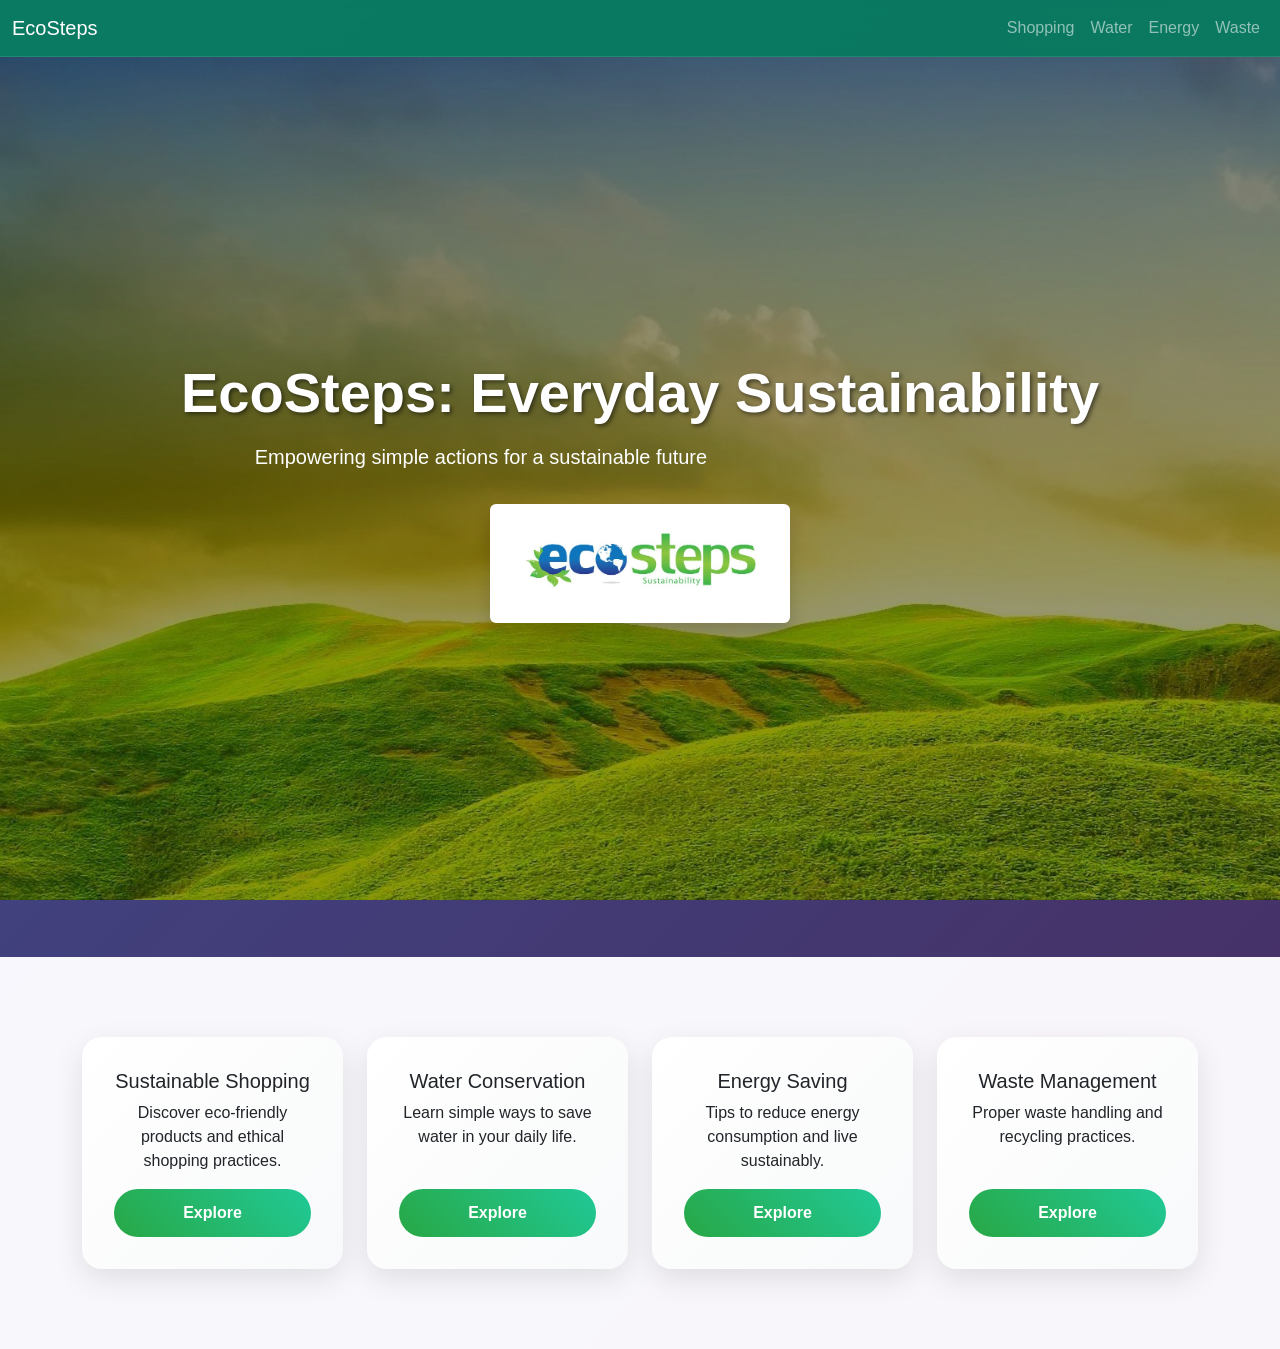
==== EcoSteps.html @ 2a05fef1 "first commit" ====
<!DOCTYPE html>
<html lang="en">
<head>
    <meta charset="UTF-8">
    <meta name="viewport" >
     <link href="https://cdn.jsdelivr.net/npm/bootstrap@5.3.0/dist/css/bootstrap.min.css" rel="stylesheet" />
    <title>EcoSteps</title>

  <style>
    body {
      font-family: 'Poppins', sans-serif;
      background: linear-gradient(135deg, #667eea 0%, #764ba2 100%);
      color: #fff;
      margin: 0;
      overflow-x: hidden;
    }

    .hero {
      min-height: 100vh;
      display: flex;
      flex-direction: column;
      justify-content: center;
      align-items: center;
      text-align: center;
      position: relative;
      background: url('image/first_page_background.png') no-repeat center center fixed;
      background-size: cover;
      background-attachment: fixed;
    }

    .hero::before {
      content: '';
      position: absolute;
      top: 0;
      left: 0;
      right: 0;
      bottom: 0;
      background: rgba(0, 0, 0, 0.4);
      z-index: 1;
    }

    .hero-content {
      z-index: 2;
      animation: fadeInUp 1s ease-out;
    }

    @keyframes fadeInUp {
      from {
        opacity: 0;
        transform: translateY(30px);
      }
      to {
        opacity: 1;
        transform: translateY(0);
      }
    }

    h1 {
      font-size: 3.5rem;
      font-weight: 700;
      margin-bottom: 1rem;
      text-shadow: 2px 2px 4px rgba(0,0,0,0.5);
    }

    .lead {
      font-size: 1.25rem;
      margin-bottom: 2rem;
      max-width: 600px;
    }

    .logo-container {
      margin-bottom: 2rem;
      animation: bounceIn 1.5s ease-out;
    }

    @keyframes bounceIn {
      0% {
        opacity: 0;
        transform: scale(0.3);
      }
      50% {
        opacity: 1;
        transform: scale(1.05);
      }
      70% {
        transform: scale(0.9);
      }
      100% {
        opacity: 1;
        transform: scale(1);
      }
    }

    .navbar {
      background: rgba(0, 123, 85, 0.9) !important;
      backdrop-filter: blur(10px);
      border-bottom: 1px solid rgba(255,255,255,0.1);
    }

    .card-section {
      padding: 5rem 0;
      background: rgba(255,255,255,0.95);
      color: #333;
    }

    .card {
      border: none;
      border-radius: 20px;
      box-shadow: 0 10px 30px rgba(0,0,0,0.1);
      transition: all 0.3s ease;
      overflow: hidden;
      background: linear-gradient(135deg, #fff 0%, #f8f9fa 100%);
    }

    .card:hover {
      transform: translateY(-10px);
      box-shadow: 0 20px 40px rgba(0,0,0,0.2);
    }

    .card-body {
      padding: 2rem;
    }

    .btn-success {
      background: linear-gradient(45deg, #28a745, #20c997);
      border: none;
      border-radius: 25px;
      padding: 0.75rem 2rem;
      font-weight: 600;
      transition: all 0.3s ease;
    }

    .btn-success:hover {
      transform: scale(1.05);
      box-shadow: 0 5px 15px rgba(40, 167, 69, 0.4);
    }

    @media (max-width: 768px) {
      h1 {
        font-size: 2.5rem;
      }
      .lead {
        font-size: 1rem;
      }
      .card-body {
        padding: 1.5rem;
      }
    }
  </style>
</head>
<body>
  <nav class="navbar navbar-expand-lg navbar-dark bg-success">
    <div class="container-fluid">
      <a class="navbar-brand" href="#">EcoSteps</a>
      <button class="navbar-toggler" type="button" data-bs-toggle="collapse" data-bs-target="#navbarNav"
        aria-controls="navbarNav" aria-expanded="false" aria-label="Toggle navigation">
        <span class="navbar-toggler-icon"></span>
      </button>
      <div class="collapse navbar-collapse" id="navbarNav">
        <ul class="navbar-nav ms-auto">
          <li class="nav-item"><a class="nav-link" href="shopping.html">Shopping</a></li>
          <li class="nav-item"><a class="nav-link" href="water.html">Water</a></li>
          <li class="nav-item"><a class="nav-link" href="energy.html">Energy</a></li>
          <li class="nav-item"><a class="nav-link" href="waste/abhina_page4.html">Waste</a></li>
        </ul>
      </div>
    </div>
  </nav>

  <section class="hero">
    <div class="hero-content">
      <h1>EcoSteps: Everyday Sustainability</h1>
      <p class="lead">Empowering simple actions for a sustainable future</p>
      <div class="logo-container">
        <img src="image/echosteps.png" class="img-fluid rounded shadow" alt="EcoSteps Logo" style="max-width: 300px;">
      </div>
    </div>
  </section>

  <section class="card-section">
    <div class="container">
      <div class="row row-cols-1 row-cols-md-2 row-cols-lg-4 g-4">
        <div class="col">
          <div class="card h-100">
            <div class="card-body d-flex flex-column justify-content-center text-center">
              <h5 class="card-title">Sustainable Shopping</h5>
              <p class="card-text">Discover eco-friendly products and ethical shopping practices.</p>
              <a href="shopping.html" class="btn btn-success mt-auto">Explore</a>
            </div>
          </div>
        </div>
        <div class="col">
          <div class="card h-100">
            <div class="card-body d-flex flex-column justify-content-center text-center">
              <h5 class="card-title">Water Conservation</h5>
              <p class="card-text">Learn simple ways to save water in your daily life.</p>
              <a href="water.html" class="btn btn-success mt-auto">Explore</a>
            </div>
          </div>
        </div>
        <div class="col">
          <div class="card h-100">
            <div class="card-body d-flex flex-column justify-content-center text-center">
              <h5 class="card-title">Energy Saving</h5>
              <p class="card-text">Tips to reduce energy consumption and live sustainably.</p>
              <a href="energy.html" class="btn btn-success mt-auto">Explore</a>
            </div>
          </div>
        </div>
        <div class="col">
          <div class="card h-100">
            <div class="card-body d-flex flex-column justify-content-center text-center">
              <h5 class="card-title">Waste Management</h5>
              <p class="card-text">Proper waste handling and recycling practices.</p>
              <a href="waste/abhina_page4.html" class="btn btn-success mt-auto">Explore</a>
            </div>
          </div>
        </div>
      </div>
    </div>
  </section>
    <script src="https://cdn.jsdelivr.net/npm/bootstrap@5.3.0/dist/js/bootstrap.bundle.min.js"></script>
</body>
</html>
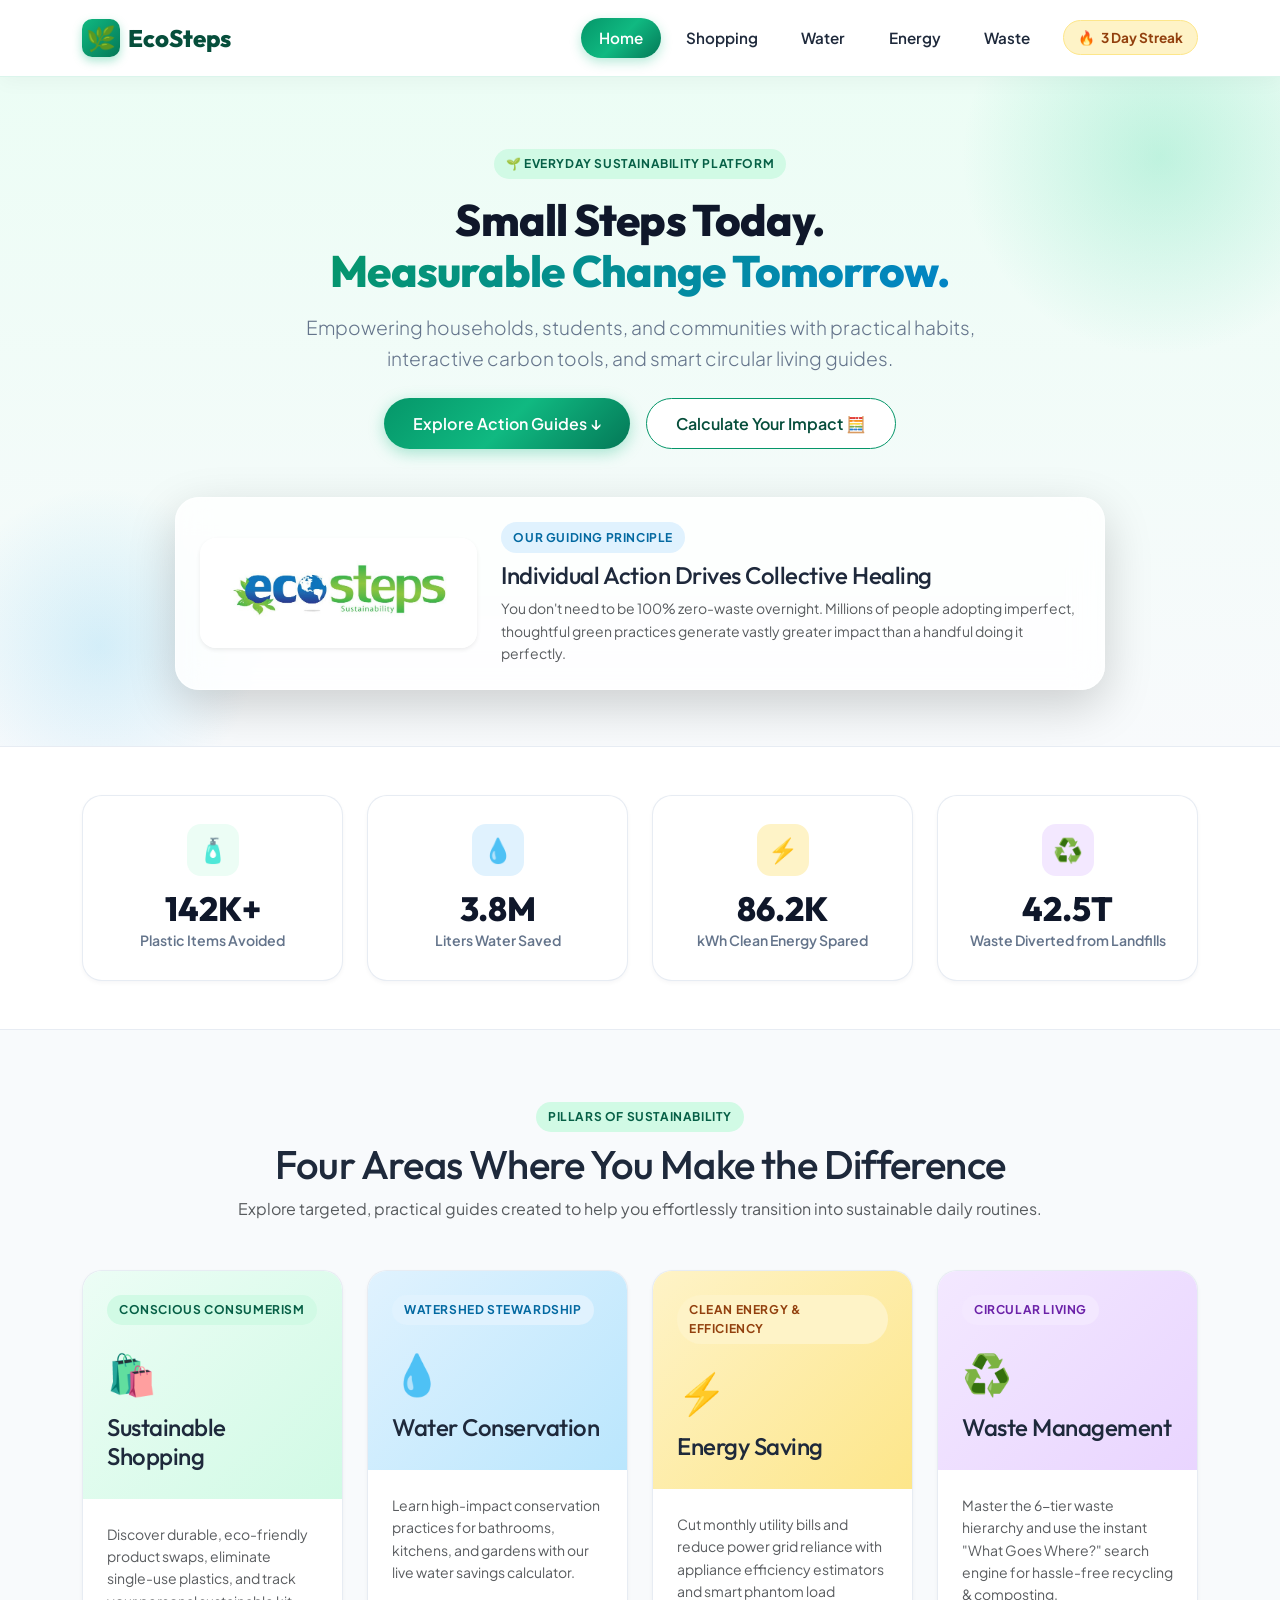
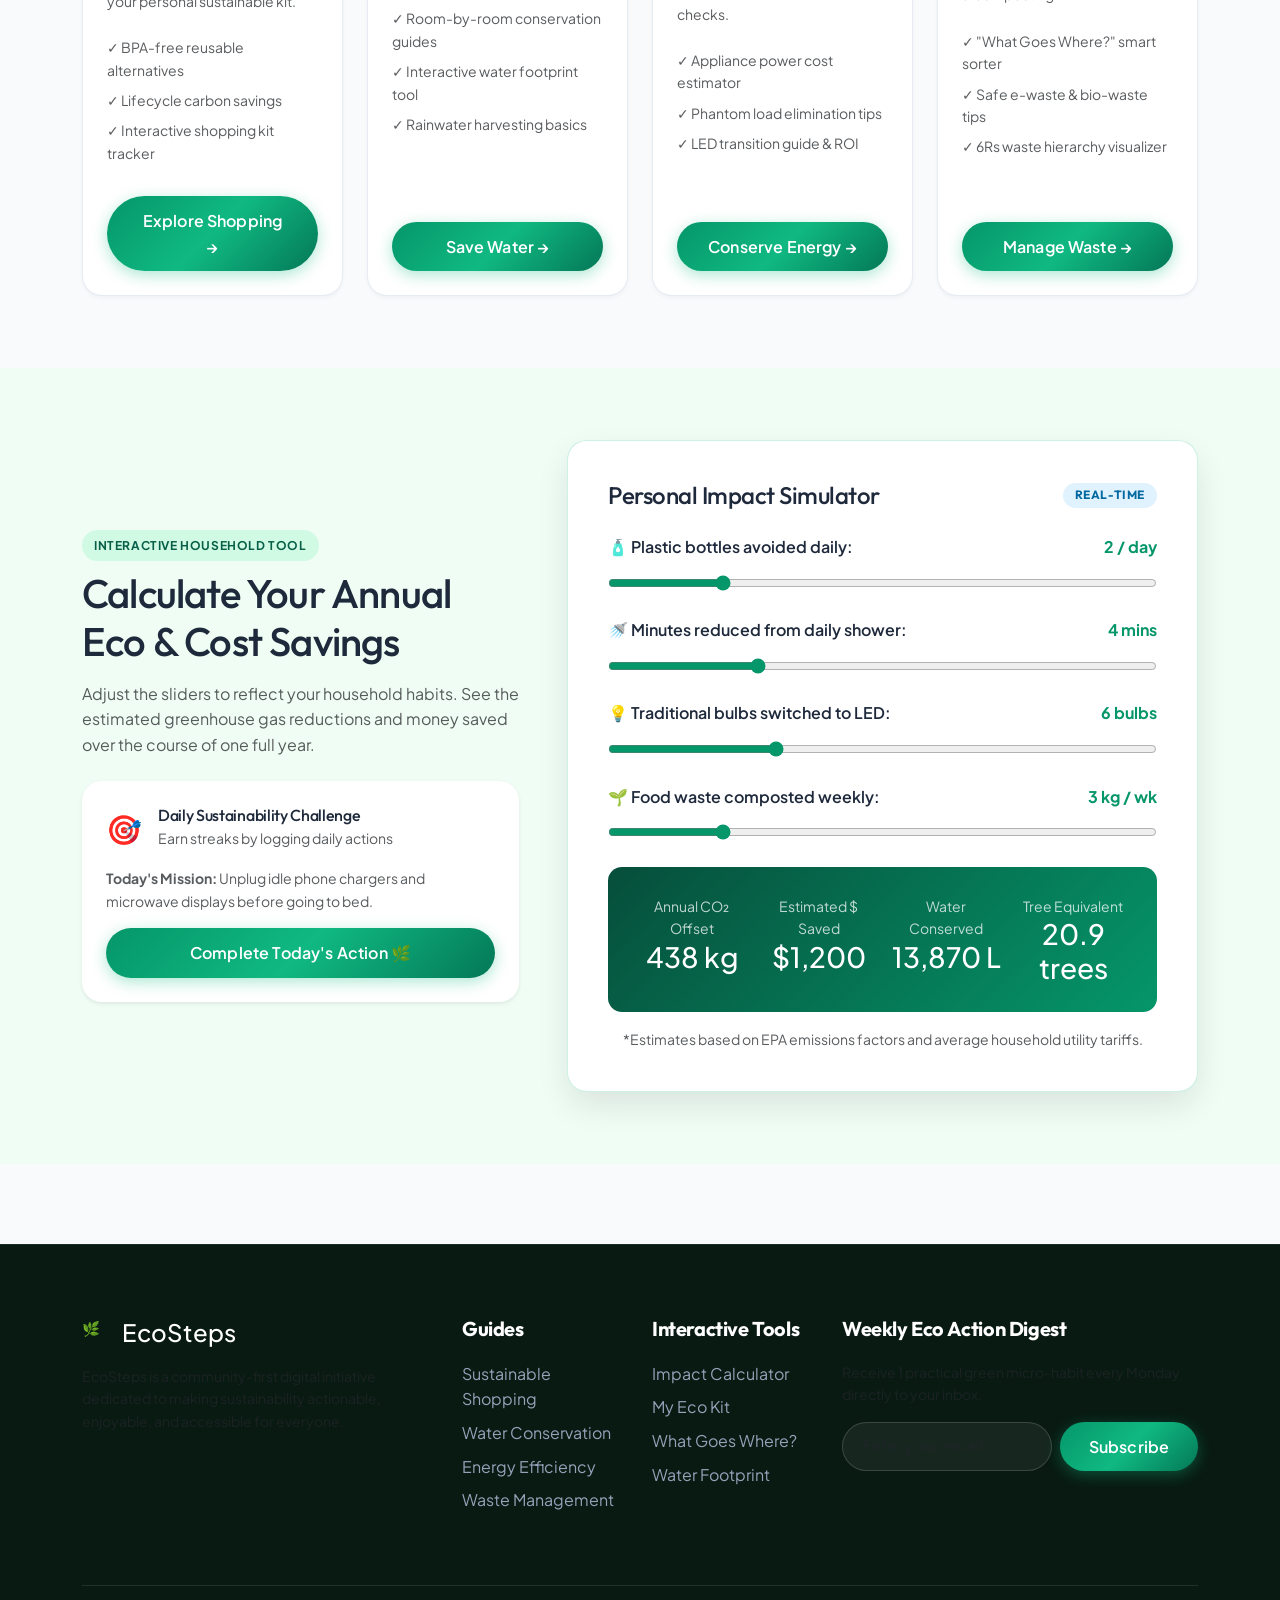
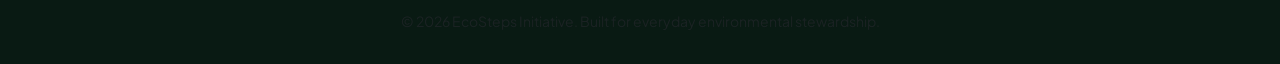
==== commit 9235473e: "f" ====
--- a/EcoSteps.html
+++ b/EcoSteps.html
@@ -1,224 +1,389 @@
 <!DOCTYPE html>
 <html lang="en">
 <head>
-    <meta charset="UTF-8">
-    <meta name="viewport" >
-     <link href="https://cdn.jsdelivr.net/npm/bootstrap@5.3.0/dist/css/bootstrap.min.css" rel="stylesheet" />
-    <title>EcoSteps</title>
-
-  <style>
-    body {
-      font-family: 'Poppins', sans-serif;
-      background: linear-gradient(135deg, #667eea 0%, #764ba2 100%);
-      color: #fff;
-      margin: 0;
-      overflow-x: hidden;
-    }
-
-    .hero {
-      min-height: 100vh;
-      display: flex;
-      flex-direction: column;
-      justify-content: center;
-      align-items: center;
-      text-align: center;
-      position: relative;
-      background: url('image/first_page_background.png') no-repeat center center fixed;
-      background-size: cover;
-      background-attachment: fixed;
-    }
-
-    .hero::before {
-      content: '';
-      position: absolute;
-      top: 0;
-      left: 0;
-      right: 0;
-      bottom: 0;
-      background: rgba(0, 0, 0, 0.4);
-      z-index: 1;
-    }
-
-    .hero-content {
-      z-index: 2;
-      animation: fadeInUp 1s ease-out;
-    }
-
-    @keyframes fadeInUp {
-      from {
-        opacity: 0;
-        transform: translateY(30px);
-      }
-      to {
-        opacity: 1;
-        transform: translateY(0);
-      }
-    }
-
-    h1 {
-      font-size: 3.5rem;
-      font-weight: 700;
-      margin-bottom: 1rem;
-      text-shadow: 2px 2px 4px rgba(0,0,0,0.5);
-    }
-
-    .lead {
-      font-size: 1.25rem;
-      margin-bottom: 2rem;
-      max-width: 600px;
-    }
-
-    .logo-container {
-      margin-bottom: 2rem;
-      animation: bounceIn 1.5s ease-out;
-    }
-
-    @keyframes bounceIn {
-      0% {
-        opacity: 0;
-        transform: scale(0.3);
-      }
-      50% {
-        opacity: 1;
-        transform: scale(1.05);
-      }
-      70% {
-        transform: scale(0.9);
-      }
-      100% {
-        opacity: 1;
-        transform: scale(1);
-      }
-    }
-
-    .navbar {
-      background: rgba(0, 123, 85, 0.9) !important;
-      backdrop-filter: blur(10px);
-      border-bottom: 1px solid rgba(255,255,255,0.1);
-    }
-
-    .card-section {
-      padding: 5rem 0;
-      background: rgba(255,255,255,0.95);
-      color: #333;
-    }
-
-    .card {
-      border: none;
-      border-radius: 20px;
-      box-shadow: 0 10px 30px rgba(0,0,0,0.1);
-      transition: all 0.3s ease;
-      overflow: hidden;
-      background: linear-gradient(135deg, #fff 0%, #f8f9fa 100%);
-    }
-
-    .card:hover {
-      transform: translateY(-10px);
-      box-shadow: 0 20px 40px rgba(0,0,0,0.2);
-    }
-
-    .card-body {
-      padding: 2rem;
-    }
-
-    .btn-success {
-      background: linear-gradient(45deg, #28a745, #20c997);
-      border: none;
-      border-radius: 25px;
-      padding: 0.75rem 2rem;
-      font-weight: 600;
-      transition: all 0.3s ease;
-    }
-
-    .btn-success:hover {
-      transform: scale(1.05);
-      box-shadow: 0 5px 15px rgba(40, 167, 69, 0.4);
-    }
-
-    @media (max-width: 768px) {
-      h1 {
-        font-size: 2.5rem;
-      }
-      .lead {
-        font-size: 1rem;
-      }
-      .card-body {
-        padding: 1.5rem;
-      }
-    }
-  </style>
+  <meta charset="UTF-8">
+  <meta name="viewport" content="width=device-width, initial-scale=1.0">
+  <title>EcoSteps — Everyday Sustainability for a Greener Tomorrow</title>
+  <meta name="description" content="Discover actionable ways to reduce plastic waste, conserve water, cut home energy costs, and master recycling with EcoSteps.">
+  
+  <!-- Stylesheets -->
+  <link href="https://cdn.jsdelivr.net/npm/bootstrap@5.3.0/dist/css/bootstrap.min.css" rel="stylesheet" />
+  <link rel="stylesheet" href="css/main.css">
+  <link rel="icon" type="image/png" href="image/echosteps.png">
 </head>
 <body>
-  <nav class="navbar navbar-expand-lg navbar-dark bg-success">
-    <div class="container-fluid">
-      <a class="navbar-brand" href="#">EcoSteps</a>
-      <button class="navbar-toggler" type="button" data-bs-toggle="collapse" data-bs-target="#navbarNav"
-        aria-controls="navbarNav" aria-expanded="false" aria-label="Toggle navigation">
-        <span class="navbar-toggler-icon"></span>
-      </button>
+
+  <!-- Top Sticky Navigation -->
+  <nav class="navbar navbar-expand-lg eco-navbar">
+    <div class="container">
+      <a class="navbar-brand" href="EcoSteps.html">
+        <span class="brand-badge">🌿</span>
+        <span>EcoSteps</span>
+      </a>
+      <div class="d-flex align-items-center d-lg-none gap-2">
+        <div class="nav-streak-pill">🔥 <span>3 Day Streak</span></div>
+        <button class="navbar-toggler border-0" type="button" data-bs-toggle="collapse" data-bs-target="#navbarNav"
+          aria-controls="navbarNav" aria-expanded="false" aria-label="Toggle navigation">
+          <span class="navbar-toggler-icon"></span>
+        </button>
+      </div>
       <div class="collapse navbar-collapse" id="navbarNav">
-        <ul class="navbar-nav ms-auto">
+        <ul class="navbar-nav ms-auto align-items-lg-center gap-lg-2">
+          <li class="nav-item active"><a class="nav-link" href="EcoSteps.html">Home</a></li>
           <li class="nav-item"><a class="nav-link" href="shopping.html">Shopping</a></li>
           <li class="nav-item"><a class="nav-link" href="water.html">Water</a></li>
           <li class="nav-item"><a class="nav-link" href="energy.html">Energy</a></li>
           <li class="nav-item"><a class="nav-link" href="waste/abhina_page4.html">Waste</a></li>
         </ul>
+        <div class="ms-lg-3 d-none d-lg-block">
+          <div class="nav-streak-pill" title="Daily Sustainability Streak">🔥 <span>3 Day Streak</span></div>
+        </div>
       </div>
     </div>
   </nav>
 
-  <section class="hero">
-    <div class="hero-content">
-      <h1>EcoSteps: Everyday Sustainability</h1>
-      <p class="lead">Empowering simple actions for a sustainable future</p>
-      <div class="logo-container">
-        <img src="image/echosteps.png" class="img-fluid rounded shadow" alt="EcoSteps Logo" style="max-width: 300px;">
+  <!-- Hero Section -->
+  <header class="page-hero text-center position-relative">
+    <div class="container position-relative" style="z-index: 2;">
+      <div class="badge-eco badge-eco-green mb-3">
+        🌱 Everyday Sustainability Platform
+      </div>
+      <h1 class="display-4 font-weight-bold mb-3">
+        Small Steps Today.<br>
+        <span style="background: linear-gradient(135deg, #059669 0%, #0284c7 100%); -webkit-background-clip: text; -webkit-text-fill-color: transparent;">
+          Measurable Change Tomorrow.
+        </span>
+      </h1>
+      <p class="lead mb-4">
+        Empowering households, students, and communities with practical habits, interactive carbon tools, and smart circular living guides.
+      </p>
+      
+      <div class="d-flex flex-wrap justify-content-center gap-3 mb-5">
+        <a href="#action-pillars" class="btn-eco-primary">
+          Explore Action Guides ↓
+        </a>
+        <a href="#impact-calculator" class="btn-eco-outline">
+          Calculate Your Impact 🧮
+        </a>
+      </div>
+
+      <!-- Hero Visual Banner Card -->
+      <div class="col-lg-10 mx-auto">
+        <div class="glass-panel p-3 p-md-4 shadow-lg text-center" style="border-radius: 24px;">
+          <div class="row align-items-center">
+            <div class="col-md-4 mb-3 mb-md-0">
+              <img src="image/echosteps.png" alt="EcoSteps Core Emblem" class="img-fluid rounded-4 shadow-sm" style="max-height: 180px; object-fit: contain;">
+            </div>
+            <div class="col-md-8 text-md-start">
+              <span class="badge-eco badge-eco-blue mb-2">Our Guiding Principle</span>
+              <h3 class="h4 font-weight-bold mb-2">Individual Action Drives Collective Healing</h3>
+              <p class="text-muted small mb-0">
+                You don't need to be 100% zero-waste overnight. Millions of people adopting imperfect, thoughtful green practices generate vastly greater impact than a handful doing it perfectly.
+              </p>
+            </div>
+          </div>
+        </div>
+      </div>
+    </div>
+  </header>
+
+  <!-- Community Impact Ticker Section -->
+  <section class="py-5" style="background: white; border-top: 1px solid var(--border-light); border-bottom: 1px solid var(--border-light);">
+    <div class="container">
+      <div class="row g-4">
+        <div class="col-6 col-md-3">
+          <div class="impact-ticker-card">
+            <div class="ticker-icon" style="background: #ecfdf5; color: #059669;">🧴</div>
+            <div class="ticker-value">142K+</div>
+            <div class="ticker-label">Plastic Items Avoided</div>
+          </div>
+        </div>
+        <div class="col-6 col-md-3">
+          <div class="impact-ticker-card">
+            <div class="ticker-icon" style="background: #e0f2fe; color: #0284c7;">💧</div>
+            <div class="ticker-value">3.8M</div>
+            <div class="ticker-label">Liters Water Saved</div>
+          </div>
+        </div>
+        <div class="col-6 col-md-3">
+          <div class="impact-ticker-card">
+            <div class="ticker-icon" style="background: #fef3c7; color: #d97706;">⚡</div>
+            <div class="ticker-value">86.2K</div>
+            <div class="ticker-label">kWh Clean Energy Spared</div>
+          </div>
+        </div>
+        <div class="col-6 col-md-3">
+          <div class="impact-ticker-card">
+            <div class="ticker-icon" style="background: #f3e8ff; color: #7e22ce;">♻️</div>
+            <div class="ticker-value">42.5T</div>
+            <div class="ticker-label">Waste Diverted from Landfills</div>
+          </div>
+        </div>
       </div>
     </div>
   </section>
 
-  <section class="card-section">
+  <!-- 4 Core Pillars Section -->
+  <section id="action-pillars" class="py-5">
+    <div class="container py-4">
+      <div class="text-center max-w-700 mx-auto mb-5">
+        <span class="badge-eco badge-eco-green mb-2">Pillars of Sustainability</span>
+        <h2 class="h1 font-weight-bold">Four Areas Where You Make the Difference</h2>
+        <p class="text-muted">Explore targeted, practical guides created to help you effortlessly transition into sustainable daily routines.</p>
+      </div>
+
+      <div class="row g-4">
+        <!-- 1. Sustainable Shopping -->
+        <div class="col-md-6 col-lg-3">
+          <div class="eco-card">
+            <div class="p-4" style="background: linear-gradient(135deg, #ecfdf5 0%, #d1fae5 100%);">
+              <span class="badge-eco badge-eco-green mb-2">Conscious Consumerism</span>
+              <div style="font-size: 2.5rem; margin: 0.5rem 0;">🛍️</div>
+              <h3 class="h4 font-weight-bold mb-1">Sustainable Shopping</h3>
+            </div>
+            <div class="card-body p-4 d-flex flex-column">
+              <p class="text-muted small mb-4">
+                Discover durable, eco-friendly product swaps, eliminate single-use plastics, and track your personal sustainable kit.
+              </p>
+              <ul class="list-unstyled small text-muted mb-4">
+                <li class="mb-2">✓ BPA-free reusable alternatives</li>
+                <li class="mb-2">✓ Lifecycle carbon savings</li>
+                <li class="mb-2">✓ Interactive shopping kit tracker</li>
+              </ul>
+              <a href="shopping.html" class="btn-eco-primary mt-auto text-center justify-content-center">
+                Explore Shopping →
+              </a>
+            </div>
+          </div>
+        </div>
+
+        <!-- 2. Water Conservation -->
+        <div class="col-md-6 col-lg-3">
+          <div class="eco-card">
+            <div class="p-4" style="background: linear-gradient(135deg, #e0f2fe 0%, #bae6fd 100%);">
+              <span class="badge-eco badge-eco-blue mb-2">Watershed Stewardship</span>
+              <div style="font-size: 2.5rem; margin: 0.5rem 0;">💧</div>
+              <h3 class="h4 font-weight-bold mb-1">Water Conservation</h3>
+            </div>
+            <div class="card-body p-4 d-flex flex-column">
+              <p class="text-muted small mb-4">
+                Learn high-impact conservation practices for bathrooms, kitchens, and gardens with our live water savings calculator.
+              </p>
+              <ul class="list-unstyled small text-muted mb-4">
+                <li class="mb-2">✓ Room-by-room conservation guides</li>
+                <li class="mb-2">✓ Interactive water footprint tool</li>
+                <li class="mb-2">✓ Rainwater harvesting basics</li>
+              </ul>
+              <a href="water.html" class="btn-eco-primary mt-auto text-center justify-content-center">
+                Save Water →
+              </a>
+            </div>
+          </div>
+        </div>
+
+        <!-- 3. Energy Saving -->
+        <div class="col-md-6 col-lg-3">
+          <div class="eco-card">
+            <div class="p-4" style="background: linear-gradient(135deg, #fef3c7 0%, #fde68a 100%);">
+              <span class="badge-eco badge-eco-amber mb-2">Clean Energy & Efficiency</span>
+              <div style="font-size: 2.5rem; margin: 0.5rem 0;">⚡</div>
+              <h3 class="h4 font-weight-bold mb-1">Energy Saving</h3>
+            </div>
+            <div class="card-body p-4 d-flex flex-column">
+              <p class="text-muted small mb-4">
+                Cut monthly utility bills and reduce power grid reliance with appliance efficiency estimators and smart phantom load checks.
+              </p>
+              <ul class="list-unstyled small text-muted mb-4">
+                <li class="mb-2">✓ Appliance power cost estimator</li>
+                <li class="mb-2">✓ Phantom load elimination tips</li>
+                <li class="mb-2">✓ LED transition guide & ROI</li>
+              </ul>
+              <a href="energy.html" class="btn-eco-primary mt-auto text-center justify-content-center">
+                Conserve Energy →
+              </a>
+            </div>
+          </div>
+        </div>
+
+        <!-- 4. Waste Management -->
+        <div class="col-md-6 col-lg-3">
+          <div class="eco-card">
+            <div class="p-4" style="background: linear-gradient(135deg, #f3e8ff 0%, #e9d5ff 100%);">
+              <span class="badge-eco badge-eco-purple mb-2">Circular Living</span>
+              <div style="font-size: 2.5rem; margin: 0.5rem 0;">♻️</div>
+              <h3 class="h4 font-weight-bold mb-1">Waste Management</h3>
+            </div>
+            <div class="card-body p-4 d-flex flex-column">
+              <p class="text-muted small mb-4">
+                Master the 6-tier waste hierarchy and use the instant "What Goes Where?" search engine for hassle-free recycling & composting.
+              </p>
+              <ul class="list-unstyled small text-muted mb-4">
+                <li class="mb-2">✓ "What Goes Where?" smart sorter</li>
+                <li class="mb-2">✓ Safe e-waste & bio-waste tips</li>
+                <li class="mb-2">✓ 6Rs waste hierarchy visualizer</li>
+              </ul>
+              <a href="waste/abhina_page4.html" class="btn-eco-primary mt-auto text-center justify-content-center">
+                Manage Waste →
+              </a>
+            </div>
+          </div>
+        </div>
+      </div>
+    </div>
+  </section>
+
+  <!-- Interactive Impact Calculator Section -->
+  <section id="impact-calculator" class="py-5" style="background: #f0fdf4;">
+    <div class="container py-4">
+      <div class="row align-items-center g-5">
+        <div class="col-lg-5">
+          <span class="badge-eco badge-eco-green mb-2">Interactive Household Tool</span>
+          <h2 class="h1 font-weight-bold mb-3">Calculate Your Annual Eco & Cost Savings</h2>
+          <p class="text-muted mb-4">
+            Adjust the sliders to reflect your household habits. See the estimated greenhouse gas reductions and money saved over the course of one full year.
+          </p>
+
+          <!-- Daily Eco Challenge Widget -->
+          <div class="eco-card p-4 border-0 shadow-sm" style="background: white;">
+            <div class="d-flex align-items-center gap-3 mb-2">
+              <span style="font-size: 1.8rem;">🎯</span>
+              <div>
+                <h4 class="h6 font-weight-bold mb-0">Daily Sustainability Challenge</h4>
+                <span class="small text-muted">Earn streaks by logging daily actions</span>
+              </div>
+            </div>
+            <p class="small text-muted mb-3 mt-2">
+              <strong>Today's Mission:</strong> Unplug idle phone chargers and microwave displays before going to bed.
+            </p>
+            <button id="completeActionBtn" class="btn-eco-primary btn-sm w-100 justify-content-center">
+              Complete Today's Action 🌿
+            </button>
+          </div>
+        </div>
+
+        <div class="col-lg-7">
+          <div class="calculator-box">
+            <h3 class="h4 font-weight-bold mb-4 d-flex justify-content-between align-items-center">
+              <span>Personal Impact Simulator</span>
+              <span class="badge-eco badge-eco-blue">Real-Time</span>
+            </h3>
+
+            <!-- Slider 1 -->
+            <div class="calc-slider-group">
+              <label>
+                <span>🧴 Plastic bottles avoided daily:</span>
+                <span class="slider-val" id="valBottles">2 / day</span>
+              </label>
+              <input type="range" id="sliderBottles" min="0" max="10" value="2" step="1">
+            </div>
+
+            <!-- Slider 2 -->
+            <div class="calc-slider-group">
+              <label>
+                <span>🚿 Minutes reduced from daily shower:</span>
+                <span class="slider-val" id="valShower">4 mins</span>
+              </label>
+              <input type="range" id="sliderShower" min="0" max="15" value="4" step="1">
+            </div>
+
+            <!-- Slider 3 -->
+            <div class="calc-slider-group">
+              <label>
+                <span>💡 Traditional bulbs switched to LED:</span>
+                <span class="slider-val" id="valBulbs">6 bulbs</span>
+              </label>
+              <input type="range" id="sliderBulbs" min="0" max="20" value="6" step="1">
+            </div>
+
+            <!-- Slider 4 -->
+            <div class="calc-slider-group">
+              <label>
+                <span>🌱 Food waste composted weekly:</span>
+                <span class="slider-val" id="valCompost">3 kg / wk</span>
+              </label>
+              <input type="range" id="sliderCompost" min="0" max="15" value="3" step="1">
+            </div>
+
+            <!-- Results Banner -->
+            <div class="calc-result-badge mt-4">
+              <div class="row g-3">
+                <div class="col-6 col-md-3">
+                  <div class="small opacity-75">Annual CO₂ Offset</div>
+                  <div class="h3 font-weight-bold mb-0 text-white" id="resultCO2">375 kg</div>
+                </div>
+                <div class="col-6 col-md-3">
+                  <div class="small opacity-75">Estimated $ Saved</div>
+                  <div class="h3 font-weight-bold mb-0 text-white" id="resultSavings">$1,194</div>
+                </div>
+                <div class="col-6 col-md-3">
+                  <div class="small opacity-75">Water Conserved</div>
+                  <div class="h3 font-weight-bold mb-0 text-white" id="resultWater">13,870 L</div>
+                </div>
+                <div class="col-6 col-md-3">
+                  <div class="small opacity-75">Tree Equivalent</div>
+                  <div class="h3 font-weight-bold mb-0 text-white" id="resultTrees">17.8 trees</div>
+                </div>
+              </div>
+            </div>
+
+            <p class="text-muted small text-center mt-3 mb-0">
+              *Estimates based on EPA emissions factors and average household utility tariffs.
+            </p>
+          </div>
+        </div>
+      </div>
+    </div>
+  </section>
+
+  <!-- Global Footer -->
+  <footer class="eco-footer">
     <div class="container">
-      <div class="row row-cols-1 row-cols-md-2 row-cols-lg-4 g-4">
-        <div class="col">
-          <div class="card h-100">
-            <div class="card-body d-flex flex-column justify-content-center text-center">
-              <h5 class="card-title">Sustainable Shopping</h5>
-              <p class="card-text">Discover eco-friendly products and ethical shopping practices.</p>
-              <a href="shopping.html" class="btn btn-success mt-auto">Explore</a>
-            </div>
-          </div>
-        </div>
-        <div class="col">
-          <div class="card h-100">
-            <div class="card-body d-flex flex-column justify-content-center text-center">
-              <h5 class="card-title">Water Conservation</h5>
-              <p class="card-text">Learn simple ways to save water in your daily life.</p>
-              <a href="water.html" class="btn btn-success mt-auto">Explore</a>
-            </div>
-          </div>
-        </div>
-        <div class="col">
-          <div class="card h-100">
-            <div class="card-body d-flex flex-column justify-content-center text-center">
-              <h5 class="card-title">Energy Saving</h5>
-              <p class="card-text">Tips to reduce energy consumption and live sustainably.</p>
-              <a href="energy.html" class="btn btn-success mt-auto">Explore</a>
-            </div>
-          </div>
-        </div>
-        <div class="col">
-          <div class="card h-100">
-            <div class="card-body d-flex flex-column justify-content-center text-center">
-              <h5 class="card-title">Waste Management</h5>
-              <p class="card-text">Proper waste handling and recycling practices.</p>
-              <a href="waste/abhina_page4.html" class="btn btn-success mt-auto">Explore</a>
-            </div>
-          </div>
-        </div>
-      </div>
-    </div>
-  </section>
-    <script src="https://cdn.jsdelivr.net/npm/bootstrap@5.3.0/dist/js/bootstrap.bundle.min.js"></script>
+      <div class="row g-4 mb-5">
+        <div class="col-lg-4">
+          <div class="d-flex align-items-center gap-2 mb-3">
+            <span class="brand-badge" style="width: 32px; height: 32px; font-size: 0.9rem;">🌿</span>
+            <span class="h4 text-white font-weight-bold mb-0">EcoSteps</span>
+          </div>
+          <p class="text-muted small pe-lg-4">
+            EcoSteps is a community-first digital initiative dedicated to making sustainability actionable, enjoyable, and accessible for everyone.
+          </p>
+        </div>
+        <div class="col-6 col-md-3 col-lg-2">
+          <h5>Guides</h5>
+          <ul class="list-unstyled">
+            <li><a href="shopping.html">Sustainable Shopping</a></li>
+            <li><a href="water.html">Water Conservation</a></li>
+            <li><a href="energy.html">Energy Efficiency</a></li>
+            <li><a href="waste/abhina_page4.html">Waste Management</a></li>
+          </ul>
+        </div>
+        <div class="col-6 col-md-3 col-lg-2">
+          <h5>Interactive Tools</h5>
+          <ul class="list-unstyled">
+            <li><a href="#impact-calculator">Impact Calculator</a></li>
+            <li><a href="shopping.html">My Eco Kit</a></li>
+            <li><a href="waste/abhina_page4.html">What Goes Where?</a></li>
+            <li><a href="water.html">Water Footprint</a></li>
+          </ul>
+        </div>
+        <div class="col-md-6 col-lg-4">
+          <h5>Weekly Eco Action Digest</h5>
+          <p class="text-muted small">Receive 1 practical green micro-habit every Monday directly to your inbox.</p>
+          <form class="newsletter-form d-flex gap-2">
+            <input type="email" class="form-control footer-newsletter-input" placeholder="Enter your email..." required>
+            <button type="submit" class="btn-eco-primary btn-sm">Subscribe</button>
+          </form>
+        </div>
+      </div>
+      <div class="pt-4 border-top border-secondary border-opacity-25 text-center text-muted small">
+        <p class="mb-0">© 2026 EcoSteps Initiative. Built for everyday environmental stewardship.</p>
+      </div>
+    </div>
+  </footer>
+
+  <!-- Scripts -->
+  <script src="https://cdn.jsdelivr.net/npm/bootstrap@5.3.0/dist/js/bootstrap.bundle.min.js"></script>
+  <script src="js/main.js"></script>
+  <script src="js/calculator.js"></script>
 </body>
 </html>
--- a/css/main.css
+++ b/css/main.css
@@ -0,0 +1,579 @@
+@import url('https://fonts.googleapis.com/css2?family=Outfit:wght@400;500;600;700;800&family=Plus+Jakarta+Sans:wght@300;400;500;600;700&display=swap');
+
+:root {
+  --primary: #059669;
+  --primary-dark: #064e3b;
+  --primary-light: #34d399;
+  --primary-gradient: linear-gradient(135deg, #059669 0%, #10b981 50%, #047857 100%);
+  --secondary-gradient: linear-gradient(135deg, #0284c7 0%, #06b6d4 100%);
+  --amber-gradient: linear-gradient(135deg, #d97706 0%, #f59e0b 100%);
+  
+  --emerald-50: #ecfdf5;
+  --emerald-100: #d1fae5;
+  --emerald-200: #a7f3d0;
+  --emerald-600: #059669;
+  --emerald-700: #047857;
+  --emerald-900: #064e3b;
+
+  --accent-cyan: #0891b2;
+  --accent-amber: #f59e0b;
+  --accent-sky: #0284c7;
+
+  --bg-main: #f8fafc;
+  --bg-card: #ffffff;
+  --bg-dark: #0f172a;
+  
+  --text-main: #1e293b;
+  --text-muted: #64748b;
+  --text-light: #94a3b8;
+
+  --border-light: rgba(226, 232, 240, 0.8);
+  --glass-bg: rgba(255, 255, 255, 0.82);
+  --glass-border: rgba(255, 255, 255, 0.6);
+  --glass-shadow: 0 8px 32px 0 rgba(16, 185, 129, 0.08);
+
+  --shadow-sm: 0 2px 4px rgba(15, 23, 42, 0.04);
+  --shadow-md: 0 6px 20px -2px rgba(15, 23, 42, 0.08);
+  --shadow-lg: 0 14px 34px -4px rgba(15, 23, 42, 0.12);
+  --shadow-glow: 0 0 25px rgba(16, 185, 129, 0.25);
+
+  --radius-sm: 8px;
+  --radius-md: 14px;
+  --radius-lg: 20px;
+  --radius-full: 9999px;
+
+  --transition: all 0.25s cubic-bezier(0.4, 0, 0.2, 1);
+}
+
+* {
+  box-sizing: border-box;
+}
+
+body {
+  font-family: 'Plus Jakarta Sans', -apple-system, BlinkMacSystemFont, 'Segoe UI', Roboto, sans-serif;
+  background-color: var(--bg-main);
+  color: var(--text-main);
+  margin: 0;
+  padding: 0;
+  line-height: 1.6;
+  overflow-x: hidden;
+  -webkit-font-smoothing: antialiased;
+}
+
+h1, h2, h3, h4, h5, h6, .display-font {
+  font-family: 'Outfit', sans-serif;
+  color: #0f172a;
+  font-weight: 700;
+  letter-spacing: -0.02em;
+}
+
+/* ==========================================================================
+   NAVIGATION BAR
+   ========================================================================== */
+.eco-navbar {
+  background: rgba(255, 255, 255, 0.95) !important;
+  backdrop-filter: blur(14px);
+  -webkit-backdrop-filter: blur(14px);
+  border-bottom: 1px solid rgba(16, 185, 129, 0.15);
+  box-shadow: 0 4px 20px rgba(0, 0, 0, 0.04);
+  padding: 0.85rem 1.5rem;
+  position: sticky;
+  top: 0;
+  z-index: 1050;
+  transition: var(--transition);
+}
+
+.eco-navbar .navbar-brand {
+  font-family: 'Outfit', sans-serif;
+  font-weight: 800;
+  font-size: 1.5rem;
+  color: var(--primary-dark) !important;
+  display: inline-flex;
+  align-items: center;
+  gap: 0.5rem;
+}
+
+.eco-navbar .brand-badge {
+  display: inline-flex;
+  align-items: center;
+  justify-content: center;
+  width: 38px;
+  height: 38px;
+  border-radius: 10px;
+  background: linear-gradient(135deg, #10b981 0%, #047857 100%);
+  color: white;
+  box-shadow: 0 4px 10px rgba(16, 185, 129, 0.35);
+}
+
+.eco-navbar .nav-link {
+  font-weight: 600;
+  color: var(--text-main) !important;
+  padding: 0.5rem 1.1rem !important;
+  border-radius: var(--radius-full);
+  transition: var(--transition);
+  font-size: 0.95rem;
+}
+
+.eco-navbar .nav-link:hover {
+  color: var(--primary) !important;
+  background-color: var(--emerald-50);
+  transform: translateY(-1px);
+}
+
+.eco-navbar .nav-item.active .nav-link,
+.eco-navbar .nav-link.active {
+  color: #ffffff !important;
+  background: var(--primary-gradient);
+  box-shadow: 0 4px 12px rgba(16, 185, 129, 0.3);
+}
+
+.nav-streak-pill {
+  display: inline-flex;
+  align-items: center;
+  gap: 0.4rem;
+  padding: 0.35rem 0.85rem;
+  background: #fef3c7;
+  color: #92400e;
+  border-radius: var(--radius-full);
+  font-size: 0.85rem;
+  font-weight: 700;
+  border: 1px solid #fde68a;
+  cursor: pointer;
+  transition: var(--transition);
+}
+
+.nav-streak-pill:hover {
+  transform: scale(1.05);
+}
+
+/* ==========================================================================
+   BUTTONS & BADGES
+   ========================================================================== */
+.btn-eco-primary {
+  background: var(--primary-gradient);
+  color: white !important;
+  border: none;
+  border-radius: var(--radius-full);
+  padding: 0.75rem 1.8rem;
+  font-weight: 600;
+  letter-spacing: 0.01em;
+  box-shadow: 0 4px 15px rgba(16, 185, 129, 0.35);
+  transition: var(--transition);
+  display: inline-flex;
+  align-items: center;
+  gap: 0.5rem;
+  text-decoration: none;
+}
+
+.btn-eco-primary:hover {
+  transform: translateY(-2px);
+  box-shadow: 0 8px 24px rgba(16, 185, 129, 0.45);
+}
+
+.btn-eco-outline {
+  background: white;
+  color: var(--primary-dark) !important;
+  border: 1.5px solid var(--primary);
+  border-radius: var(--radius-full);
+  padding: 0.75rem 1.8rem;
+  font-weight: 600;
+  transition: var(--transition);
+  display: inline-flex;
+  align-items: center;
+  gap: 0.5rem;
+  text-decoration: none;
+}
+
+.btn-eco-outline:hover {
+  background: var(--emerald-50);
+  border-color: var(--primary-dark);
+  transform: translateY(-2px);
+  box-shadow: 0 4px 15px rgba(0, 0, 0, 0.06);
+}
+
+.badge-eco {
+  font-size: 0.75rem;
+  font-weight: 700;
+  text-transform: uppercase;
+  letter-spacing: 0.05em;
+  padding: 0.35rem 0.75rem;
+  border-radius: var(--radius-full);
+  display: inline-flex;
+  align-items: center;
+  gap: 0.35rem;
+}
+
+.badge-eco-green {
+  background-color: #d1fae5;
+  color: #065f46;
+}
+
+.badge-eco-blue {
+  background-color: #e0f2fe;
+  color: #0369a1;
+}
+
+.badge-eco-amber {
+  background-color: #fef3c7;
+  color: #92400e;
+}
+
+.badge-eco-purple {
+  background-color: #f3e8ff;
+  color: #6b21a8;
+}
+
+/* ==========================================================================
+   CARDS & CONTAINERS
+   ========================================================================== */
+.eco-card {
+  background: var(--bg-card);
+  border: 1px solid var(--border-light);
+  border-radius: var(--radius-lg);
+  box-shadow: var(--shadow-sm);
+  transition: var(--transition);
+  overflow: hidden;
+  height: 100%;
+  display: flex;
+  flex-direction: column;
+}
+
+.eco-card:hover {
+  transform: translateY(-6px);
+  box-shadow: var(--shadow-lg);
+  border-color: rgba(16, 185, 129, 0.35);
+}
+
+.glass-panel {
+  background: var(--glass-bg);
+  backdrop-filter: blur(16px);
+  -webkit-backdrop-filter: blur(16px);
+  border: 1px solid var(--glass-border);
+  box-shadow: var(--glass-shadow);
+  border-radius: var(--radius-lg);
+}
+
+/* ==========================================================================
+   HERO SECTIONS
+   ========================================================================== */
+.page-hero {
+  position: relative;
+  padding: 4.5rem 1rem 3.5rem;
+  background: linear-gradient(180deg, #ecfdf5 0%, #f8fafc 100%);
+  overflow: hidden;
+}
+
+.page-hero::before {
+  content: '';
+  position: absolute;
+  top: -120px;
+  right: -80px;
+  width: 400px;
+  height: 400px;
+  background: radial-gradient(circle, rgba(52, 211, 153, 0.25) 0%, transparent 70%);
+  border-radius: 50%;
+  pointer-events: none;
+}
+
+.page-hero::after {
+  content: '';
+  position: absolute;
+  bottom: -60px;
+  left: -60px;
+  width: 320px;
+  height: 320px;
+  background: radial-gradient(circle, rgba(14, 165, 233, 0.15) 0%, transparent 70%);
+  border-radius: 50%;
+  pointer-events: none;
+}
+
+.page-hero h1 {
+  font-size: 2.75rem;
+  font-weight: 800;
+  color: #0f172a;
+  line-height: 1.15;
+}
+
+.page-hero .lead {
+  font-size: 1.2rem;
+  color: var(--text-muted);
+  max-width: 680px;
+  margin: 0 auto;
+}
+
+/* ==========================================================================
+   SEARCH & FILTER BAR
+   ========================================================================== */
+.search-filter-wrapper {
+  background: white;
+  border-radius: var(--radius-full);
+  padding: 0.5rem;
+  box-shadow: var(--shadow-md);
+  border: 1px solid var(--border-light);
+  display: flex;
+  align-items: center;
+  max-width: 580px;
+  margin: 0 auto 2rem;
+  transition: var(--transition);
+}
+
+.search-filter-wrapper:focus-within {
+  box-shadow: var(--shadow-glow);
+  border-color: var(--primary);
+}
+
+.search-filter-wrapper input {
+  border: none;
+  outline: none;
+  padding: 0.6rem 1.2rem;
+  font-size: 1rem;
+  flex: 1;
+  background: transparent;
+  color: var(--text-main);
+}
+
+.search-filter-wrapper .search-icon {
+  color: var(--primary);
+  margin-left: 1rem;
+  font-size: 1.2rem;
+}
+
+.category-pills {
+  display: flex;
+  flex-wrap: wrap;
+  gap: 0.5rem;
+  justify-content: center;
+  margin-bottom: 2.5rem;
+}
+
+.filter-pill {
+  border: 1px solid var(--border-light);
+  background: white;
+  color: var(--text-muted);
+  padding: 0.45rem 1.1rem;
+  border-radius: var(--radius-full);
+  font-size: 0.88rem;
+  font-weight: 600;
+  cursor: pointer;
+  transition: var(--transition);
+}
+
+.filter-pill:hover {
+  background: var(--emerald-50);
+  color: var(--primary);
+  border-color: var(--primary-light);
+}
+
+.filter-pill.active {
+  background: var(--primary-gradient);
+  color: white;
+  border-color: transparent;
+  box-shadow: 0 4px 12px rgba(16, 185, 129, 0.3);
+}
+
+/* ==========================================================================
+   STAT COUNTER BAR
+   ========================================================================== */
+.impact-ticker-card {
+  background: white;
+  border-radius: var(--radius-lg);
+  border: 1px solid var(--border-light);
+  padding: 1.75rem 1.5rem;
+  box-shadow: var(--shadow-sm);
+  text-align: center;
+  transition: var(--transition);
+}
+
+.impact-ticker-card:hover {
+  transform: translateY(-4px);
+  box-shadow: var(--shadow-md);
+  border-color: var(--primary-light);
+}
+
+.ticker-icon {
+  width: 52px;
+  height: 52px;
+  border-radius: 14px;
+  display: inline-flex;
+  align-items: center;
+  justify-content: center;
+  font-size: 1.5rem;
+  margin-bottom: 1rem;
+}
+
+.ticker-value {
+  font-family: 'Outfit', sans-serif;
+  font-size: 2.1rem;
+  font-weight: 800;
+  color: #0f172a;
+  line-height: 1;
+  margin-bottom: 0.25rem;
+}
+
+.ticker-label {
+  font-size: 0.88rem;
+  font-weight: 600;
+  color: var(--text-muted);
+}
+
+/* ==========================================================================
+   INTERACTIVE CALCULATOR WIDGET
+   ========================================================================== */
+.calculator-box {
+  background: white;
+  border-radius: var(--radius-lg);
+  box-shadow: var(--shadow-lg);
+  border: 1px solid rgba(16, 185, 129, 0.2);
+  padding: 2.5rem;
+  position: relative;
+  overflow: hidden;
+}
+
+.calc-slider-group {
+  margin-bottom: 1.5rem;
+}
+
+.calc-slider-group label {
+  display: flex;
+  justify-content: space-between;
+  font-weight: 600;
+  margin-bottom: 0.5rem;
+  color: #1e293b;
+}
+
+.calc-slider-group .slider-val {
+  color: var(--primary);
+  font-weight: 700;
+}
+
+.calc-slider-group input[type="range"] {
+  width: 100%;
+  accent-color: var(--primary);
+  height: 8px;
+  border-radius: var(--radius-full);
+}
+
+.calc-result-badge {
+  background: linear-gradient(135deg, #064e3b 0%, #059669 100%);
+  color: white;
+  border-radius: var(--radius-md);
+  padding: 1.75rem;
+  text-align: center;
+}
+
+/* ==========================================================================
+   FOOTER
+   ========================================================================== */
+.eco-footer {
+  background: #091a13;
+  color: #cbd5e1;
+  padding: 4.5rem 0 2rem;
+  margin-top: 5rem;
+  border-top: 1px solid rgba(255, 255, 255, 0.08);
+}
+
+.eco-footer h5 {
+  color: white;
+  font-family: 'Outfit', sans-serif;
+  font-weight: 700;
+  margin-bottom: 1.25rem;
+}
+
+.eco-footer a {
+  color: #94a3b8;
+  text-decoration: none;
+  transition: var(--transition);
+  display: inline-block;
+  margin-bottom: 0.5rem;
+}
+
+.eco-footer a:hover {
+  color: #34d399;
+  transform: translateX(3px);
+}
+
+.footer-newsletter-input {
+  border-radius: var(--radius-full);
+  border: 1px solid rgba(255, 255, 255, 0.15);
+  background: rgba(255, 255, 255, 0.06);
+  color: white;
+  padding: 0.6rem 1.2rem;
+}
+
+.footer-newsletter-input:focus {
+  background: rgba(255, 255, 255, 0.1);
+  color: white;
+  border-color: var(--primary-light);
+  outline: none;
+}
+
+/* Scroll To Top Button */
+#scrollTopBtn {
+  position: fixed;
+  bottom: 25px;
+  right: 25px;
+  width: 46px;
+  height: 46px;
+  border-radius: 50%;
+  background: var(--primary-gradient);
+  color: white;
+  border: none;
+  box-shadow: 0 4px 15px rgba(0, 0, 0, 0.2);
+  display: flex;
+  align-items: center;
+  justify-content: center;
+  font-size: 1.2rem;
+  cursor: pointer;
+  opacity: 0;
+  visibility: hidden;
+  transition: var(--transition);
+  z-index: 1000;
+}
+
+#scrollTopBtn.show {
+  opacity: 1;
+  visibility: visible;
+}
+
+#scrollTopBtn:hover {
+  transform: translateY(-4px);
+  box-shadow: 0 8px 25px rgba(16, 185, 129, 0.5);
+}
+
+/* Toast styling */
+.eco-toast {
+  position: fixed;
+  bottom: 30px;
+  left: 50%;
+  transform: translateX(-50%) translateY(100px);
+  background: #0f172a;
+  color: white;
+  padding: 0.85rem 1.5rem;
+  border-radius: var(--radius-full);
+  box-shadow: 0 10px 30px rgba(0,0,0,0.3);
+  display: flex;
+  align-items: center;
+  gap: 0.75rem;
+  font-weight: 600;
+  z-index: 9999;
+  opacity: 0;
+  transition: var(--transition);
+  border: 1px solid rgba(52, 211, 153, 0.3);
+}
+
+.eco-toast.active {
+  transform: translateX(-50%) translateY(0);
+  opacity: 1;
+}
+
+@media (max-width: 768px) {
+  .page-hero h1 {
+    font-size: 2.1rem;
+  }
+  .page-hero {
+    padding: 3rem 1rem 2rem;
+  }
+  .eco-navbar {
+    padding: 0.65rem 1rem;
+  }
+}
